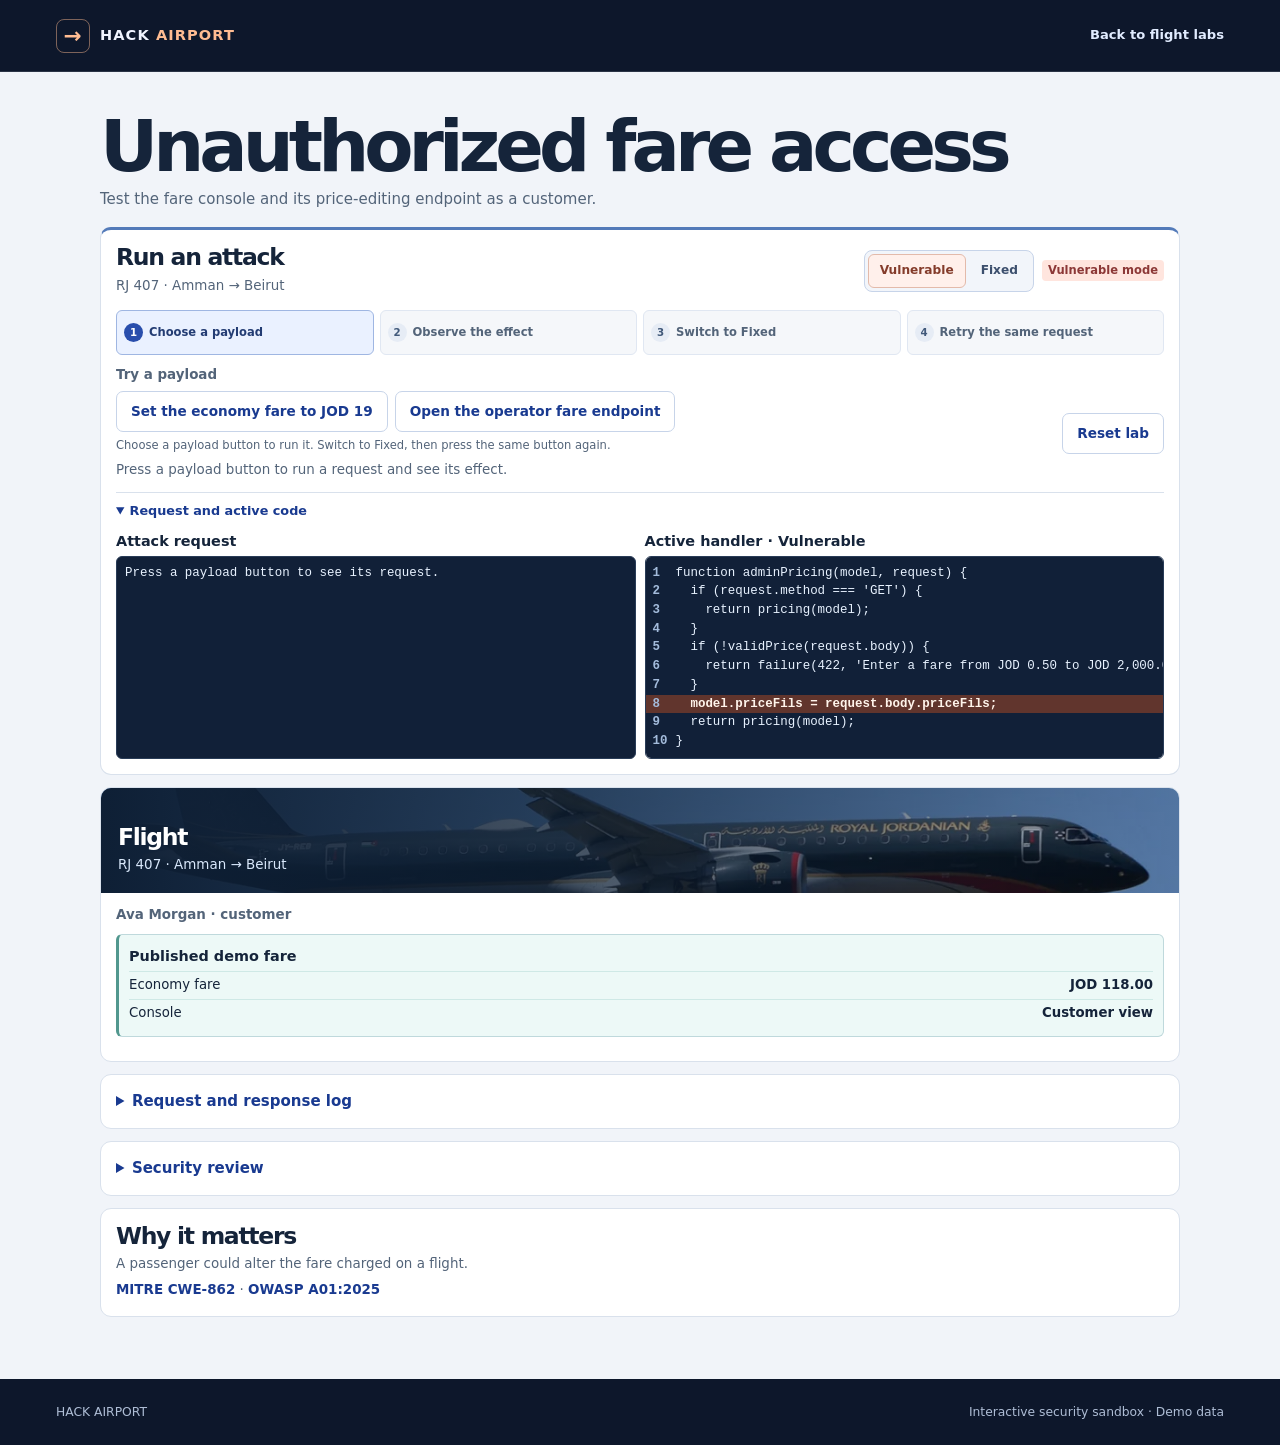
==== projects/hack-airport-lab/operations.html @ 0961309b "Add Hack Airport security lab project" ====
<!doctype html>
<html lang="en">
<head>
  <meta charset="utf-8">
  <meta name="viewport" content="width=device-width, initial-scale=1">
  <meta name="result-site" content="https://hack-airport-lab.chippersequoia4.chatgpt.site">
  <meta name="theme-color" content="#101315">
  <title>Flight operations | Hack Airport</title>
  <link rel="stylesheet" href="assets/airport.css">
  <script defer src="assets/flights.js"></script>
  <script defer src="assets/security.js"></script>
  <script defer src="assets/labs.js"></script>
</head>
<body data-lab="admin">
  <a class="skip" href="#main">Skip to content</a>
  <header class="topbar"><div class="container nav">
    <a href="index.html" class="brand" aria-label="Hack Airport home"><span class="brand-mark" aria-hidden="true">→</span><span>HACK <b>AIRPORT</b></span></a>
    <a class="lab-return" data-return href="index.html">Back to departures</a>
  </div></header>
  <main id="main" class="container lab-page">
    <section class="lab-title">
      <div><h1>Unauthorized fare access</h1><p>Test the fare console and its price-editing endpoint as a customer.</p></div>
    </section>
    <section class="lab-panel guided-lab" aria-labelledby="guided-title">
      <div class="guided-head">
        <div><h2 id="guided-title">Run an attack</h2><p id="guided-flight"></p></div>
        <div class="mode-controls">
          <div class="mode-switch" role="group" aria-label="Vulnerability mode">
            <button type="button" class="mode-choice" data-mode-select="vulnerable" aria-pressed="true">Vulnerable</button>
            <button type="button" class="mode-choice" data-mode-select="fixed" aria-pressed="false">Fixed</button>
          </div>
          <span id="mode-state" class="mode-badge" role="status">Vulnerable mode</span>
        </div>
      </div>
      <ol class="lab-steps" aria-label="Lab progress">
        <li aria-current="step"><span>1</span> Choose a payload</li>
        <li><span>2</span> Observe the effect</li>
        <li><span>3</span> Switch to Fixed</li>
        <li><span>4</span> Retry the same request</li>
      </ol>
      <div class="guided-controls">
        <div class="lab-field payload-field">
          <p id="attack-label" class="payload-label">Try a payload</p>
          <div id="attack-options" class="attack-options" role="group" aria-labelledby="attack-label"></div>
          <p class="payload-help">Choose a payload button to run it. Switch to Fixed, then press the same button again.</p>
        </div>
        <div class="lab-actions">
          <button type="button" class="button secondary" id="reset">Reset lab</button>
        </div>
      </div>
      <p id="attack-context" class="attack-context">Press a payload button to run a request and see its effect.</p>
      <div id="attack-result" class="attack-result" role="status" hidden><strong id="attack-verdict"></strong><span id="attack-message"></span></div>
      <div id="attack-effects" class="attack-effects" hidden>
        <div class="effect-card"><p id="effect-before-label">Before the request</p><strong id="effect-before-value"></strong><span id="effect-before-detail"></span></div>
        <div class="effect-card"><p id="effect-after-label">After the request</p><strong id="effect-after-value"></strong><span id="effect-after-detail"></span></div>
      </div>
      <section id="result-share" class="result-share" aria-labelledby="share-title" hidden>
        <div><h3 id="share-title">Result link</h3><p id="result-link-note"></p></div>
        <div class="lab-actions"><button type="button" id="copy-result" class="button secondary">Copy result link</button><a id="open-result" class="button secondary" href="index.html" target="_blank" rel="noopener">Open result →</a></div>
        <input id="result-url" aria-label="Result link" readonly><p id="copy-status" class="feedback" role="status"></p>
      </section>
      <details class="technical-workshop" open>
        <summary>Request and active code</summary>
        <div class="compare-columns guided-code">
          <div><h3>Attack request</h3><pre id="attack-code" class="request-text">Choose an attack to see the request.</pre></div>
          <div><h3 id="active-code-title">Active handler · Vulnerable</h3><pre class="code-view" id="active-code"></pre></div>
        </div>
      </details>
      <noscript><p>Enable JavaScript to run this lab.</p></noscript>
    </section>
    <section class="lab-panel lab-portal" aria-labelledby="portal-title">
      <div class="lab-portal-banner"><div><h2 id="portal-title">Flight</h2><p id="portal-flight"></p></div></div>
      <p class="lab-session" id="actor"></p>
      <div id="app-output" class="lab-receipt" aria-live="polite"></div>
      <form id="price-form" class="lab-field lab-inline" hidden>
          <label for="new-price">New ticket price in JOD</label>
          <div><input id="new-price" type="number" min="0.50" max="2000" step="0.001" required placeholder="e.g. 19.00"></div>
          <p>Press Enter to save the fare.</p>
        </form>
    </section>
    <details class="lab-panel lab-inspector manual-inspector">
      <summary>Request and response log</summary>
      <div class="compare-columns">
        <div><h3>Latest request</h3><pre id="request-line" class="request-text">No request sent.</pre></div>
        <div><h3>Latest response <span class="response-status" id="response-status"></span></h3><pre class="response-text" id="response">No request sent.</pre></div>
      </div>
      <details class="lab-hint"><summary>Request history</summary><ol id="request-history" class="lab-history"></ol></details>
    </details>
    <details class="lab-panel manual-review">
      <summary>Security review</summary>
      <p>The pricing route accepts requests from a customer session. The vulnerable handler omits an operator role check.</p>
      <p>CWE-862 · OWASP A01:2025</p>
      <div id="identity-tools" class="lab-field review-identity" hidden>
          <label for="demo-role">Demo session</label>
          <select id="demo-role">
            <option value="buyer">Ava Morgan · Customer</option>
            <option value="operator">Kit Ellis · Operator</option>
          </select>
        </div>
    </details>
    <section class="lab-panel lab-comparison" id="comparison" aria-labelledby="comparison-title" hidden>
      <h2 id="comparison-title">Same request, before and after</h2>
      <pre class="request-text" id="compare-request"></pre>
      <div class="compare-columns"><div><h3>Before fix <span id="before-status" class="response-status"></span></h3><pre class="response-text" id="before-response"></pre></div>
      <div><h3>After fix <span id="after-status" class="response-status"></span></h3><pre class="response-text" id="after-response"></pre></div></div>
    </section>
    <section class="lab-panel lab-notes"><h2>Why it matters</h2><p>A passenger could alter the fare charged on a flight.</p><p><a href="https://cwe.mitre.org/data/definitions/862.html">MITRE CWE-862</a> · <a href="https://top10.owasp.org/2025/A01_2025-Broken_Access_Control/">OWASP A01:2025</a></p></section>
  </main>
  <footer class="site-footer"><div class="container"><span>HACK AIRPORT</span><p>Interactive security sandbox · Demo data</p></div></footer>
  <noscript><p class="no-js">Enable JavaScript to run this lab.</p></noscript>
</body>
</html>
---- projects/hack-airport-lab/assets/airport.css ----
:root {
  color-scheme: light;
  --paper: #f1f4f9;
  --surface: #fff;
  --navy: #101c33;
  --navy-deep: #0d172b;
  --ink: #15243a;
  --muted: #536479;
  --line: #d9e1ec;
  --blue: #294eac;
  --blue-dark: #193a90;
  --blue-soft: #eaf0ff;
  --coral: #ffb788;
  --green: #177c76;
  --red: #a43f42;
  font-family: "Instrument Sans", "Inter", system-ui, sans-serif;
}
* { box-sizing: border-box }
[hidden] { display: none !important }
html { scroll-padding-top: 24px }
body { margin: 0; color: var(--ink); background: var(--paper); font-size: 15px; line-height: 1.53 }
h1,h2,h3,p,dl,dd { margin: 0 }
a { color: inherit; text-decoration: none }
button,input,select,textarea { font: inherit }
button { cursor: pointer }
button:disabled { cursor: not-allowed }
button,a,input,select,summary,textarea { -webkit-tap-highlight-color: transparent }
:focus-visible { outline: 3px solid #3065e6; outline-offset: 4px }
.container { width: min(1280px,calc(100% - 112px)); margin-inline: auto }
.skip { position: absolute; top: 6px; left: 12px; z-index: 20; padding: 8px 14px; color: var(--ink); background: white; transform: translateY(-160%) }
.skip:focus { transform: none }
.topbar { background: var(--navy-deep); color: #f0f4ff; border-bottom: 1px solid #ffffff20 }
.nav { display: flex; min-height: 71px; gap: 28px; align-items: center; justify-content: space-between }
.brand { display: inline-flex; align-items: center; flex-shrink: 0; gap: 10px; font-size: .91rem; font-weight: 550; letter-spacing: .075em }
.brand b { color: #ffbc92; font-weight: 800 }
.brand-mark { width: 34px; height: 34px; display: grid; place-items: center; border: 1px solid #ffbc9276; color: #ffbc92; border-radius: 8px; font-size: 1.35rem; line-height: 1 }
.nav nav { display: flex; gap: 23px; align-items: center; font-size: .88rem; font-weight: 600 }
.nav nav a:hover,.nav nav a[aria-current="page"] { color: #ffbc92 }
.nav-status { font-size: .78rem; white-space: nowrap; color: #b0bed7 }
.nav-status i,.board-label i { display: inline-block; width: 7px; height: 7px; margin-right: 5px; border-radius: 100%; background: #75cfb1; vertical-align: 1px }
.button { display: inline-flex; align-items: center; justify-content: center; gap: 9px; min-height: 42px; padding: 7px 14px; border: 1px solid transparent; border-radius: 7px; font-size: .85rem; font-weight: 750; line-height: 1.25; text-align: center; white-space: nowrap; transition: background .15s, border-color .15s, color .15s }
.button.primary { background: var(--blue); color: #fff }
.button.primary:hover:not(:disabled) { background: var(--blue-dark) }
.button.secondary { border-color: #c7d4e9; color: var(--blue-dark); background: #fff }
.button.secondary:hover:not(:disabled) { border-color: var(--blue); background: var(--blue-soft) }
.button:disabled { opacity: .5 }
.button.wide { width: 100% }
.terminal-hero { position: relative; isolation: isolate; overflow: hidden; background: var(--navy); color: white }
.hero-photo { position: absolute; inset: 0 0 0 30%; z-index: -1 }
.hero-photo::after { content: ''; position: absolute; inset: 0; background: linear-gradient(90deg,#101c33 0%,#101c33ad 16%,#101c331c 47%,transparent 79%),linear-gradient(0deg,#101c3390,transparent 44%) }
.terminal-image { width: 100%; height: 100%; display: block; object-fit: cover; object-position: center 50% }
.terminal-inner { position: relative; display: flex; align-items: center; min-height: 397px; padding-block: 53px 60px }
.terminal-copy { max-width: 560px }
.terminal-label { display: flex; gap: 9px; align-items: center; color: #f0c0a5; font-size: .75rem; font-weight: 750; letter-spacing: .135em; margin-bottom: 12px }
.terminal-copy h1 { letter-spacing: -.085em; font-weight: 730; font-size: clamp(3.8rem,8vw,7.3rem); line-height: .99; margin: 0 0 14px -5px }
.terminal-copy > p:not(.terminal-label) { max-width: 32ch; font-size: clamp(1rem,1.7vw,1.16rem); color: #e4ebf7 }
.terminal-copy .button { margin-top: 22px }
.terminal-copy .primary,.aircraft-cap .primary { background: #ffbd92; color: #1f2540; border-color: #ffbd92 }
.terminal-copy .primary:hover { background: #ffd0ae }
.hero-caption { position: absolute; right: 0; bottom: 20px; color: #fff; font-size: .75rem; font-weight: 650 }
.departures,.flight-main,.lab-page { padding-block: 38px 62px }
.section-heading { display: flex; justify-content: space-between; align-items: end; flex-wrap: wrap; gap: 13px; margin-bottom: 15px }
.section-heading h2,.lab-panel h2 { font-size: clamp(1.68rem,3.4vw,2.6rem); letter-spacing: -.055em; line-height: 1.09; font-weight: 750 }
.section-heading p { color: var(--muted); margin-top: 5px; font-size: .87rem }
.board-label { white-space: nowrap; color: var(--muted); font-size: .67rem; letter-spacing: .11em; font-weight: 800 }
.board-label i { background: #b2723f }
.board-controls { display: flex; gap: 10px; align-items: end; padding: 12px; background: #fff; border: 1px solid var(--line); border-radius: 11px }
.board-controls label,.control label { display: block; font-size: .74rem; font-weight: 650; color: var(--muted); margin-bottom: 4px }
.board-controls input,.board-controls select,.control select,.payment-fields input,.payment-fields select,.promo input,.lab-field input,.lab-field select,.lab-field textarea { width: 100%; min-width: 0; min-height: 42px; border: 1px solid #bbc9de; border-radius: 6px; padding: 7px 10px; color: var(--ink); background: #fcfdff }
.search-field { flex: 1 }
.board-controls select { min-width: 159px }
.flight-count { color: var(--muted); font-size: .77rem; margin: 13px 0 6px; min-height: 18px }
.flight-list { display: grid; gap: 7px }
.flight-row { display: grid; grid-template-columns: minmax(235px,1.08fr) minmax(275px,1.35fr) minmax(97px,.48fr) auto; align-items: center; gap: 21px; padding: 13px 14px; background: #fff; border: 1px solid var(--line); border-radius: 10px }
.flight-row:hover { border-color: #a8bbda }
.flight-identity { min-width: 0; display: flex; gap: 11px; align-items: center }
.flight-thumb { width: 75px; height: 54px; border-radius: 5px; object-fit: cover; background: #dbe8f6; flex: none }
.flight-identity strong,.flight-identity span,.flight-identity small,.board-price small,.board-price strong { display: block }
.flight-identity strong { font-size: 1rem; letter-spacing: -.013em }
.flight-identity span,.flight-identity small,.board-price small { font-size: .71rem; color: var(--muted) }
.flight-identity span { font-weight: 700 }
.board-route { display: grid; grid-template-columns: 1fr minmax(62px,.88fr) 1fr; align-items: center; gap: 10px }
.board-stop:last-child { text-align: right }
.board-stop strong { display: block; font-size: 1.42rem; line-height: 1.15; letter-spacing: -.04em; font-variant-numeric: tabular-nums }
.board-stop span { color: #3e5372; font-size: .72rem; white-space: nowrap }
.route-track { display: grid; text-align: center; align-items: center; gap: 3px; color: #546784; font-size: .69rem; white-space: nowrap }
.track-line { position: relative; display: block; height: 1px; background: #bfcee5; margin: 2px 0; width: 100% }
.track-line::after { content: ''; position: absolute; width: 6px; height: 6px; right: 0; top: -3px; border-top: 1px solid #8ca8ce; border-right: 1px solid #8ca8ce; transform: rotate(45deg) }
.board-price { text-align: right }
.board-price strong { font-size: 1.05rem; color: var(--blue-dark); white-space: nowrap }
.empty { border: 1px solid var(--line); border-radius: 8px; padding: 22px; background: #fff; color: var(--muted) }
.site-footer { color: #aebdd5; background: var(--navy-deep); font-size: .77rem }
.site-footer .container { display: flex; align-items: center; justify-content: space-between; flex-wrap: wrap; gap: 12px; padding-block: 24px }
.site-footer a { color: #f1d4bd; font-weight: 800; letter-spacing: .09em }
.back-link { display: inline-block; color: var(--blue-dark); font-size: .83rem; font-weight: 750; margin-bottom: 15px }
.flight-main { padding-top: 25px }
.itinerary { display: flex; justify-content: space-between; align-items: end; gap: 24px; flex-wrap: wrap; margin-bottom: 20px }
.itinerary-title > p { color: var(--blue-dark); font-size: .82rem; font-weight: 800; margin-bottom: 7px }
.itinerary-title h1,.lab-title h1 { font-size: clamp(2.4rem,5.6vw,5.15rem); letter-spacing: -.069em; line-height: 1.02 }
.itinerary-data { display: flex; gap: 21px; flex-wrap: wrap }
.itinerary-data dt,.fare-lines dt { color: var(--muted); font-size: .75rem }
.itinerary-data dd { font-size: 1.06rem; font-weight: 800; letter-spacing: -.02em }
.itinerary-data small { display: block; color: var(--muted); font-size: .7rem }
.aircraft-photo { position: relative; display: block; width: 100%; padding: 0; text-align: start; border: 1px solid #ccd6e5; border-radius: 14px; background: #b6c9df; overflow: hidden; isolation: isolate }
.aircraft-photo img { display: block; width: 100%; height: clamp(272px,40vw,513px); object-fit: cover; object-position: 50% 48%; transition: transform .3s }
.aircraft-photo:hover img { transform: scale(1.025) }
.aircraft-photo::after { content: ''; position: absolute; inset: 30% 0 0; background: linear-gradient(0deg,#07162bd9,transparent); pointer-events: none }
.aircraft-cap { position: absolute; bottom: 0; inset-inline: 0; z-index: 1; display: flex; justify-content: space-between; align-items: end; gap: 12px; padding: 22px; color: white }
.aircraft-cap strong { display: block; font-size: clamp(1.28rem,3.15vw,2.7rem); line-height: 1.03; letter-spacing: -.05em }
.aircraft-cap small { display: block; color: #e0ebfd; margin-top: 4px }
.aircraft-credits { display: flex; justify-content: space-between; flex-wrap: wrap; gap: 8px; color: var(--muted); font-size: .74rem; padding: 7px 2px 0 }
.aircraft-credits a,.source-link,.flight-sources a { color: var(--blue-dark); text-decoration: underline; text-underline-offset: 2px }
.cabin-section,.trips-section { margin-top: 32px }
.cabin-grid { display: grid; grid-template-columns: minmax(0,1fr) minmax(245px,294px); gap: 14px; align-items: start }
.cabin-panel,.booking-summary,.flight-sources,.lab-panel,.trip-card { border: 1px solid var(--line); border-radius: 11px; background: #fff; min-width: 0 }
.cabin-panel { overflow: hidden }
.cabin-toolbar { display: flex; flex-wrap: wrap; align-items: end; justify-content: space-between; gap: 10px; padding: 11px 13px; border-bottom: 1px solid var(--line) }
.control select { min-height: 36px; padding: 5px 9px; font-size: .81rem }
.view-switch,.camera-bar { display: flex; gap: 5px; flex-wrap: wrap }
.view-switch button,.camera-bar button { border: 1px solid #d1deef; background: #fff; color: #36567e; font-size: .76rem; font-weight: 700; min-height: 34px; border-radius: 5px; padding: 5px 8px }
.view-switch button[aria-pressed="true"],.camera-bar button[aria-pressed="true"] { border-color: #90a8d5; color: var(--blue-dark); background: var(--blue-soft) }
.camera-bar button:disabled { opacity: .5 }
.camera-bar { padding: 7px 12px; background: #eff4fb; border-top: 1px solid var(--line) }
.seat-legend { display: flex; align-items: center; flex-wrap: wrap; gap: 8px 13px; padding: 8px 13px; color: var(--muted); font-size: .71rem }
.seat-legend strong { margin-left: auto; color: var(--ink) }
.seat-legend i { display: inline-block; width: 10px; height: 10px; border-radius: 3px; margin-right: 2px }
.seat-legend .available { background: #3cb7aa }
.seat-legend .booked { background: #9aa8bb }
.seat-legend .selected { background: #f2a56b }
.cabin-viewport { position: relative; height: clamp(455px,52vw,584px); overflow: hidden; background: #102339 }
.cabin-viewport canvas,#hotspots { position: absolute; width: 100%; height: 100%; inset: 0 }
#hotspots { pointer-events: none }
.hot-seat { position: absolute; transform: translate(-50%,-50%); pointer-events: auto; min-width: 14px; min-height: 13px; padding: 0 1px; border: 1px solid #051d27; border-radius: 3px; color: #062520; background: #a7e9d7; font: 750 .58rem/1 ui-monospace,monospace; box-shadow: 0 1px 4px #08171966 }
.hot-seat:hover:not(:disabled) { background: #eefbf7 }
.hot-seat.booked { color: #f4f7fc; border-color: #465971; background: #556781; opacity: .8; pointer-events: none }
.hot-seat.selected { background: #ffc795; color: #401e10; border-color: #763c22 }
.camera-caption { position: absolute; pointer-events: none; top: 8px; right: 9px; color: #edf6ff; padding: 3px 6px; background: #0b172ad9; border: 1px solid #9aaec363; border-radius: 4px; font-size: .71rem }
.cabin-paging { display: flex; align-items: center; justify-content: space-between; gap: 6px; padding: 8px 10px; border-top: 1px solid var(--line); color: var(--muted); font-size: .73rem; text-align: center }
.cabin-paging .button { min-height: 33px; font-size: .73rem; padding: 4px 7px }
.flat-cabin { padding: 14px 10px; max-height: 620px; overflow: auto; background: #eaf0f7 }
.flat-header { display: block; width: fit-content; margin: 2px auto 9px; padding: 4px 10px; border: 1px solid #9eb0c8; border-radius: 7px 7px 3px 3px; background: #d7e2f0; color: #405a7b; font-size: .72rem }
.flat-row { display: grid; grid-template-columns: 22px repeat(var(--cols), minmax(16px,31px)); gap: 3px; justify-content: center; align-items: center; margin-bottom: 4px; font-size: .7rem; color: #465773 }
.flat-row button { min-width: 0; min-height: 25px; padding: 0; font-size: .61rem; border: 1px solid #80bcb1; background: #d8f1ea; color: #0c504a; border-radius: 4px; font-weight: 750 }
.flat-row button:disabled { background: #d3dce9; border-color: #b2bfcf; color: #4e5d73 }
.flat-row button.selected { border-color: #cc874e; background: #ffdfbd; color: #603619 }
.flat-row button:hover:not(:disabled) { border-color: #155d53 }
.flat-class { width: min(100%,360px); margin: 11px auto 8px; padding: 3px 5px; color: #3d5476; border-bottom: 1px solid #b7c6db; font-size: .73rem; font-weight: 775; text-align: center }
.booking-summary { padding: 16px; position: sticky; top: 10px }
.seat-location { padding: 8px; background: #e8f1fb; color: #2e527a; border-radius: 5px; font-size: .71rem; font-weight: 800; letter-spacing: .07em; margin-bottom: 12px }
.booking-summary h3 { font-size: 1.43rem; letter-spacing: -.04em }
.booking-summary > p:not(.seat-location) { margin-top: 4px; font-size: .81rem; color: var(--muted) }
.booking-summary .button { margin-top: 13px }
.fare-lines { margin-top: 11px }
.fare-lines div { display: flex; justify-content: space-between; gap: 8px; align-items: baseline; padding: 5px 0; border-top: 1px solid var(--line) }
.fare-lines dd { font-weight: 750; text-align: right }
.trip-list { display: grid; gap: 7px }
.trip-card { display: flex; flex-wrap: wrap; gap: 12px; justify-content: space-between; padding: 12px 15px }
.trip-card p { color: var(--muted); font-size: .76rem }
.trip-card strong,.trip-card a { font-size: .9rem; font-weight: 750 }
.trip-card a { color: var(--blue-dark) }
.flight-sources { margin-top: 22px; padding: 12px; font-size: .81rem; color: var(--muted) }
.flight-sources summary { cursor: pointer; font-weight: 700; color: var(--ink) }
.flight-sources p { margin-block: 7px }
.payment-dialog { width: min(94%,515px); max-height: 92vh; overflow: auto; color: var(--ink); background: var(--surface); border: 1px solid #aabbd7; border-radius: 12px; padding: 19px }
.payment-dialog::backdrop { background: #09162cbd }
.dialog-head { display: flex; align-items: start; justify-content: space-between; gap: 7px; margin-bottom: 14px }
.dialog-head h2 { font-size: 1.6rem; letter-spacing: -.04em }
.dialog-head p { color: var(--muted); font-size: .84rem }
.dialog-head .button { min-height: 33px; padding: 5px 10px; font-size: 1rem }
.payment-fields { display: grid; grid-template-columns: 1fr 1fr; gap: 8px }
.payment-fields label,.promo label,.lab-field label { display: grid; gap: 3px; font-size: .75rem; font-weight: 750; color: var(--muted) }
.promo { margin-top: 11px }
.promo div { display: flex; gap: 5px; margin-top: 4px }
.checkout-total { display: flex; justify-content: space-between; align-items: center; border-top: 1px solid var(--line); padding: 9px 0; margin-top: 9px }
.checkout-total strong { font-size: 1.25rem; color: var(--blue-dark) }
.feedback { font-size: .81rem; margin-top: 4px; color: var(--green) }
.feedback[data-error="true"] { color: var(--red) }
.feedback:empty { display: none }
.lab-page { max-width: 1080px }
.lab-title { margin-bottom: 16px }
.lab-title p { color: var(--muted); margin-top: 5px }
.lab-panel { padding: 15px }
.lab-portal { overflow: hidden }
.lab-inspector,.manual-review,.lab-comparison,.lab-code,.lab-notes { margin-top: 12px }
.lab-panel h2 { font-size: 1.47rem; margin-bottom: 5px }
.lab-panel h3 { font-size: .9rem; margin-bottom: 4px }
.lab-panel p { color: var(--muted); font-size: .84rem }
.lab-portal-banner { display: grid; align-items: end; min-height: 105px; margin: -15px -15px 12px; padding: 17px; color: white; background: linear-gradient(90deg,#0e1f35 0%,#0d1f35c6 42%,#101c3354),var(--lab-still) center 43%/cover }
.lab-portal-banner p { color: #d9e8fb }
.lab-session { font-size: .8rem; font-weight: 700 }
.lab-receipt { padding: 10px; margin: 9px 0; border: 1px solid #bfd9dc; border-left: 3px solid #51978e; border-radius: 6px; background: #edf9f7 }
.lab-receipt dl div { display: flex; justify-content: space-between; gap: 8px; padding: 3px 0; border-top: 1px solid #cfe9e6; font-size: .83rem }
.lab-receipt dd { font-weight: 750; text-align: right }
.lab-field { display: grid; gap: 5px; max-width: 380px }
.request-console .lab-field { max-width: none; margin-top: 7px }
.lab-field textarea { font: .85rem/1.5 ui-monospace,monospace; resize: vertical }
.compare-columns,.lab-code { display: grid; grid-template-columns: repeat(2,minmax(0,1fr)); gap: 9px }
.lab-inspector .compare-columns { margin: 9px 0 }
.lab-modebar,.lab-actions { display: flex; align-items: center; flex-wrap: wrap; gap: 6px }
.lab-modebar { justify-content: space-between; margin: 8px 0 }
.mode-badge,.response-status:not(:empty) { display: inline-block; padding: 2px 6px; border-radius: 4px; font-size: .72rem; background: #dcefe9; color: #124e48; font-weight: 750 }
.mode-badge:not(.is-fixed),.response-status[data-error="true"] { background: #ffe5de; color: #8c3837 }
.request-text,.response-text,.code-view { min-height: 37px; padding: 7px 8px; border: 1px solid #293c57; border-radius: 6px; background: #112038; color: #e8f2ff; white-space: pre-wrap; overflow-wrap: anywhere; font: .78rem/1.5 ui-monospace,monospace; margin: 0 }
.code-view { white-space: pre; overflow: auto; padding-inline: 0 }
.code-line { display: block; padding-inline: 7px }
.code-line strong { display: inline-block; min-width: 2.4ch; color: #a3bbdb; margin-right: 5px }
#vulnerable-code .highlight-line { background: #60372c; color: #fff2e9 }
#fixed-code .highlight-line { background: #1e574b; color: #ecfaf6 }
.lab-code p,.lab-notes p,.manual-review p { margin-top: 5px }
.lab-notes a,.lab-panel summary { color: var(--blue-dark); cursor: pointer; font-weight: 750 }
.lab-history { color: var(--muted); font-size: .8rem; margin-block: 3px }
.lab-comparison .request-text { margin-bottom: 7px }
@media(max-width:1050px) {
  .container { width: calc(100% - 54px) }
  .flight-row { gap: 10px; grid-template-columns: minmax(161px,.9fr) minmax(244px,1.4fr) minmax(77px,.4fr) auto }
  .flight-thumb { width: 53px; height: 42px }
}
@media(max-width:780px) {
  .hero-photo { left: 18%; opacity: .74 }
  .hero-photo::after { background: linear-gradient(90deg,#101c33,#101c3390 40%,#101c331d 84%),linear-gradient(0deg,#101c338c,transparent 50%) }
  .terminal-inner { min-height: 335px }
  .flight-row { grid-template-columns: 1fr 1fr; row-gap: 10px }
  .flight-identity { grid-column: 1 }
  .board-price { grid-row: 1; grid-column: 2 }
  .board-route { grid-column: 1 / -1; grid-row: 2; border-top: 1px solid var(--line); padding-top: 8px }
  .flight-select { grid-column: 1 / -1; justify-self: end }
  .cabin-grid { grid-template-columns: 1fr }
  .booking-summary { position: static }
}
@media(max-width:520px) {
  .container { width: calc(100% - 24px) }
  .nav { min-height: 58px; gap: 8px }
  .nav nav { gap: 9px; font-size: .76rem }
  .nav-status { display: none }
  .terminal-copy h1 { font-size: 3.53rem; margin-left: -2px }
  .terminal-copy > p:not(.terminal-label) { max-width: 25ch }
  .terminal-inner { min-height: 313px; padding-block: 35px 47px }
  .hero-photo { left: 0; opacity: .59 }
  .hero-caption { bottom: 8px }
  .departures,.flight-main,.lab-page { padding-block: 23px 35px }
  .board-controls { flex-wrap: wrap }
  .search-field { flex-basis: 100% }
  .aircraft-cap { padding: 12px; align-items: start; flex-direction: column }
  .aircraft-cap .button { min-height: 35px }
  .cabin-viewport { height: 432px }
  .seat-legend strong { flex-basis: 100%; margin-left: 0 }
  .payment-fields,.lab-code,.compare-columns { grid-template-columns: 1fr }
}
@media(prefers-reduced-motion:reduce) {
  *,*::before,*::after { transition: none !important; scroll-behavior: auto !important }
}

/* Flight detail and aircraft-wide seat map */
.flight-page .itinerary { margin-bottom: 14px; gap: 15px 25px }
.flight-page .itinerary-title h1 { font-size: clamp(2rem,5vw,4.3rem) }
.flight-page .cabin-section { margin-top: 21px }
.compact-aircraft { display: grid; grid-template-columns: minmax(120px,208px) minmax(155px,1fr) auto; align-items: center; gap: 13px 16px; padding: 8px; border: 1px solid #d2dceb; border-radius: 12px; background: #fff }
.compact-aircraft > img { display: block; width: 100%; height: 91px; object-fit: cover; object-position: center 49%; border-radius: 7px; background: #cbdcec }
.compact-aircraft-info h2 { color: var(--ink); font-size: clamp(1rem,2.2vw,1.44rem); letter-spacing: -.04em; line-height: 1.17 }
.compact-aircraft-info p,.compact-aircraft-info a { color: var(--muted); font-size: .76rem }
.compact-aircraft-info a { display: inline-block; color: var(--blue-dark); text-decoration: underline; margin-top: 2px; text-underline-offset: 2px }
.aircraft-inventory { display: grid; grid-template-columns: repeat(3,minmax(78px,1fr)); gap: 6px; padding-right: 3px }
.aircraft-inventory > div { min-width: 0; padding: 9px 11px; border: 1px solid #d4e2e6; border-radius: 7px; color: #175f53; background: #eef9f4 }
.aircraft-inventory > div:nth-child(2) { border-color: #e6d4a2; color: #74521e; background: #fcf4e1 }
.aircraft-inventory > div:nth-child(3) { border-color: #d5dfea; color: #43546c; background: #f1f4f9 }
.aircraft-inventory dd { font-size: 1.22rem; font-weight: 800; line-height: 1.15; font-variant-numeric: tabular-nums }
.aircraft-inventory dt { white-space: nowrap; font-size: .69rem }
.card-availability { color: #146957 !important; font-weight: 750 }
.flight-page .cabin-toolbar { align-items: center; padding-top: 9px; padding-bottom: 9px }
.deck-links { display: flex; gap: 6px; align-items: center; flex-wrap: wrap; font-size: .76rem; color: #547090 }
.deck-links a,.deck-links span { padding: 3px 7px; border: 1px solid #c6d5e6; border-radius: 5px; background: #f4f8fc; font-weight: 700 }
.deck-links a:hover { background: #e6effd; color: var(--blue-dark) }
.seat-legend .vip { background: #c79a51 }
.whole-cabin { overflow: auto; max-height: min(78vh,835px); min-height: 495px; border-top: 1px solid var(--line); background: linear-gradient(90deg,#e6edf4,#f1f5f8 38%,#edf2f7 66%,#e6edf4); scrollbar-color: #91a8c2 #e5edf5; scrollbar-width: thin; scroll-padding-top: 41px }
.full-deck + .full-deck { border-top: 2px solid #bfcfe0 }
.deck-header { position: sticky; top: 0; z-index: 2; display: flex; align-items: center; justify-content: space-between; gap: 10px; padding: 8px 12px; border-bottom: 1px solid #c5d4e3; background: #f0f5faf5; color: #365475 }
.deck-header h3 { font-size: .88rem; color: var(--ink) }
.deck-header span { font-size: .73rem; color: #176b5d; font-weight: 750 }
.deck-stage { position: relative; width: 100%; min-height: 153px; isolation: isolate }
.deck-canvas,.deck-seat-layer { position: absolute; display: block; width: 100%; height: 100%; inset: 0 }
.deck-seat-layer { pointer-events: none }
.deck-seat { position: absolute; transform: translate(-50%,-50%); height: 18px; padding: 0 1px; pointer-events: auto; border: 1px solid #4f9987; border-radius: 3px; background: #a9ebd9; color: #0f3933; font: 800 .57rem/1 ui-monospace,monospace; text-align: center }
.deck-seat:hover:not(:disabled),.deck-seat:focus-visible { background: white; color: #074b3e; z-index: 1 }
.deck-seat.booked { border-color: #566780; color: #e6edf8; background: #5f7087 }
.deck-seat.vip-seat:not(.booked):not(.selected),.hot-seat.vip-seat:not(.booked):not(.selected),.flat-row button.vip-seat:not(:disabled):not(.selected) { color: #482f10; background: #f2d8a4; border-color: #ac7d3c }
.deck-seat.selected { background: #ffc38e; border-color: #8a491f; color: #502710 }
.seat-tools { display: grid; gap: 9px; position: sticky; top: 10px; min-width: 0 }
.seat-tools .booking-summary { position: static }
#preview-seat { margin-top: 11px }
#continue-booking { margin-top: 6px }
.vip-location { background: #f7edda; color: #7b5521 }
.cabin-classes,.inside-photo { min-width: 0; border: 1px solid var(--line); border-radius: 9px; background: #fff }
.cabin-classes { padding: 10px 12px }
.cabin-classes h3 { font-size: .9rem; margin-bottom: 3px }
.class-item { display: flex; flex-wrap: wrap; justify-content: space-between; align-items: center; gap: 5px; border-top: 1px solid #edf1f5; padding: 4px 0; font-size: .73rem; color: #566e8a }
.class-item strong { color: #344c6c; font-weight: 750 }
.vip-label { display: inline-block; margin-left: 5px; color: #714c18; background: #f7e9c9; border: 1px solid #e4cf99; padding: 0 4px; border-radius: 3px; font-size: .61rem; line-height: 1.5; font-weight: 800 }
.inside-photo { margin: 0; overflow: hidden }
.inside-photo img { display: block; width: 100%; height: 139px; object-fit: cover; object-position: center; background: #e4eef8 }
.inside-photo figcaption { padding: 6px 8px; color: var(--muted); font-size: .67rem }
.inside-photo figcaption a { display: block; color: var(--blue-dark); text-decoration: underline; text-underline-offset: 2px }
@media(max-width:920px) {
  .compact-aircraft { grid-template-columns: minmax(125px,158px) minmax(150px,1fr) auto }
  .aircraft-inventory { grid-template-columns: repeat(3,minmax(62px,1fr)) }
  .aircraft-inventory > div { padding-inline: 6px }
}
@media(max-width:780px) {
  .seat-tools { position: static; grid-template-columns: minmax(245px,1fr) minmax(190px,1fr); align-items: start }
  .seat-tools .booking-summary { grid-row: span 2 }
  .inside-photo img { height: 113px }
  .whole-cabin { max-height: 69vh; min-height: 400px }
}
@media(max-width:620px) {
  .compact-aircraft { grid-template-columns: minmax(100px,170px) minmax(115px,1fr); gap: 7px 10px }
  .compact-aircraft > img { height: 73px }
  .aircraft-inventory { grid-column: 1 / -1; padding-right: 0 }
  .aircraft-inventory > div { padding: 5px 7px }
  .flight-page .itinerary-data { gap: 8px 16px }
  .flight-page .itinerary-data small { word-break: normal }
}
@media(max-width:520px) {
  .seat-tools { grid-template-columns: minmax(0,1fr) }
  .seat-tools .booking-summary { grid-row: auto }
  .whole-cabin { max-height: 66vh; min-height: 335px }
  .deck-seat { height: 16px; font-size: .56rem }
}
.whole-cabin.is-fit { display: grid; grid-auto-flow: column; grid-auto-columns: minmax(0,1fr); min-height: 0; max-height: none; }
.whole-cabin.is-fit .full-deck + .full-deck { border-top: 0; border-left: 1px solid #c5d4e3 }
.whole-cabin.is-fit .deck-header { position: static; align-items: start; flex-wrap: wrap; gap: 1px 5px }
.whole-cabin.is-fit .deck-seat-layer { display: none }
@media(max-width:430px) {
  .whole-cabin.is-fit .deck-header { padding-inline: 7px }
  .view-switch button { padding-inline: 5px }
}

.flight-labs { margin-top: 33px; scroll-margin-top: 20px }
.flight-lab-grid { display: grid; grid-template-columns: repeat(3,minmax(0,1fr)); gap: 9px }
.flight-lab-grid article { display: grid; grid-template-rows: auto 1fr auto; gap: 5px; min-width: 0; padding: 14px; border: 1px solid var(--line); border-top: 3px solid #738fc8; border-radius: 8px; background: #fff }
.flight-lab-grid h3 { color: var(--ink); font-size: .95rem }
.flight-lab-grid p { color: var(--muted); font-size: .82rem }
.flight-lab-grid .button { justify-self: start; margin-top: 5px }
.guided-lab { margin-bottom: 12px; border-top: 3px solid #7898cf }
.guided-head,.guided-controls { display: flex; flex-wrap: wrap; justify-content: space-between; gap: 8px 15px; align-items: center }
.guided-controls { align-items: end; margin: 10px 0 6px }
.guided-controls .lab-field { flex-basis: min(100%,620px); max-width: none }
.guided-controls .button { min-height: 41px }
.mode-controls { display: flex; align-items: center; flex-wrap: wrap; gap: 8px }
.mode-switch { display: inline-flex; padding: 3px; gap: 3px; border: 1px solid #c7d4e9; border-radius: 8px; background: #f2f5fa }
.mode-choice { min-height: 34px; padding: 6px 11px; border: 1px solid transparent; border-radius: 6px; color: #3c4f6d; background: transparent; font: inherit; font-size: .76rem; font-weight: 750; cursor: pointer }
.mode-choice[aria-pressed="true"][data-mode-select="vulnerable"] { border-color: #e3baaa; color: #843c2b; background: #fff0eb }
.mode-choice[aria-pressed="true"][data-mode-select="fixed"] { border-color: #9dcdbb; color: #185545; background: #e7f6ef }
.payload-label { margin: 0; font-size: .75rem; font-weight: 750; color: var(--muted) }
.attack-options { display: flex; flex-wrap: wrap; gap: 7px }
.payload-button { min-height: 41px; white-space: normal; text-align: left }
.payload-button.is-selected { border-color: var(--blue); color: #fff; background: var(--blue) }
.payload-help { margin: 0; font-size: .72rem !important }
.attack-context:not(:empty) { margin: 6px 0 8px }
.guided-code { margin-top: 9px }
.guided-code .request-text,.guided-code .code-view { min-height: 112px; flex: 1; align-content: start }
.guided-code > div { display: flex; flex-direction: column; min-width: 0 }
.guided-code .highlight-line { background: #61352d; color: #fff4eb; font-weight: 750 }
.guided-code [data-mode="fixed"] .highlight-line { background: #205849; color: #eafbf2 }
.attack-result { display: flex; gap: 4px 10px; flex-wrap: wrap; align-items: baseline; margin-top: 11px; padding: 7px 10px; border: 1px solid #e2b581; border-radius: 6px; color: #653a19; background: #fff3e3; font-size: .82rem }
.attack-result[data-outcome="blocked"] { border-color: #90cab7; color: #185545; background: #e7f6ef }
.attack-result[data-outcome="unexpected"] { border-color: #d1dcea; color: var(--muted); background: #f5f8fb }
@media(max-width:780px) { .flight-lab-grid { grid-template-columns: 1fr } }

.lab-return { color: #e1ecff; font-size: .82rem; font-weight: 700 }
.lab-return:hover { text-decoration: underline }
.lab-steps { display: grid; grid-template-columns: repeat(4,minmax(0,1fr)); gap: 6px; margin: 14px 0 0; padding: 0; list-style: none }
.lab-steps li { display: flex; align-items: center; gap: 6px; min-height: 45px; padding: 5px 7px; border: 1px solid #e0e7f2; border-radius: 6px; background: #f5f7fa; color: #536479; font-size: .72rem; font-weight: 650 }
.lab-steps li span { flex: none; display: grid; place-items: center; width: 19px; height: 19px; border-radius: 50%; background: #e6ecf5; color: #41597a; font-size: .64rem; font-weight: 800 }
.lab-steps li[aria-current="step"] { border-color: #9fb6e2; background: #eaf1ff; color: #233c73 }
.lab-steps li[aria-current="step"] span { background: #294eac; color: #fff }
.lab-steps li.is-done { border-color: #d3e7df; background: #edf6f2; color: #285648 }
.lab-steps li.is-done span { background: #cfe8df; color: #205446 }
.attack-effects { display: grid; grid-template-columns: repeat(2,minmax(0,1fr)); gap: 7px; margin-top: 8px }
.effect-card { display: flex; flex-direction: column; gap: 4px; min-width: 0; padding: 8px 11px; border: 1px solid #dfe6ef; border-radius: 7px; background: #f6f8fb }
.effect-card:last-child { border-color: #e7d3ae; background: #fff6e7 }
.attack-effects[data-outcome="blocked"] .effect-card:last-child { border-color: #bcdccf; background: #eaf7ef }
.effect-card p { font-size: .68rem; font-weight: 750; color: #516680 }
.effect-card strong { color: var(--navy); font-size: clamp(.99rem,2vw,1.31rem); line-height: 1.15; overflow-wrap: anywhere }
.effect-card span { color: #4b5d73; font-size: .73rem }
.result-share { display: grid; grid-template-columns: 1fr auto; gap: 5px 10px; align-items: center; margin-top: 9px; padding: 8px 10px; border: 1px solid #cdd9ec; border-radius: 7px; background: #f3f7fe }
.result-share h3 { margin-bottom: 0 }
.result-share p { font-size: .72rem }
.result-share input { grid-column: 1/-1; min-width: 0; padding: 6px 7px; border: 1px solid #bfcee5; border-radius: 5px; color: #213e71; background: #fff; font: .73rem/1.35 ui-monospace,monospace }
.result-share .button { min-height: 34px; padding: 6px 9px; font-size: .74rem }
.result-share .feedback { grid-column: 1/-1; margin: 0 }
.technical-workshop { margin-top: 11px; border-top: 1px solid var(--line); padding-top: 8px }
.technical-workshop summary { font-size: .8rem }
.guided-lab { border-top-color: #537ab9 }
@media(max-width:640px) {
  .lab-steps { grid-template-columns: repeat(2,minmax(0,1fr)) }
  .result-share { grid-template-columns: 1fr }
}
@media(max-width:390px) {
  .attack-effects { grid-template-columns: 1fr }
}
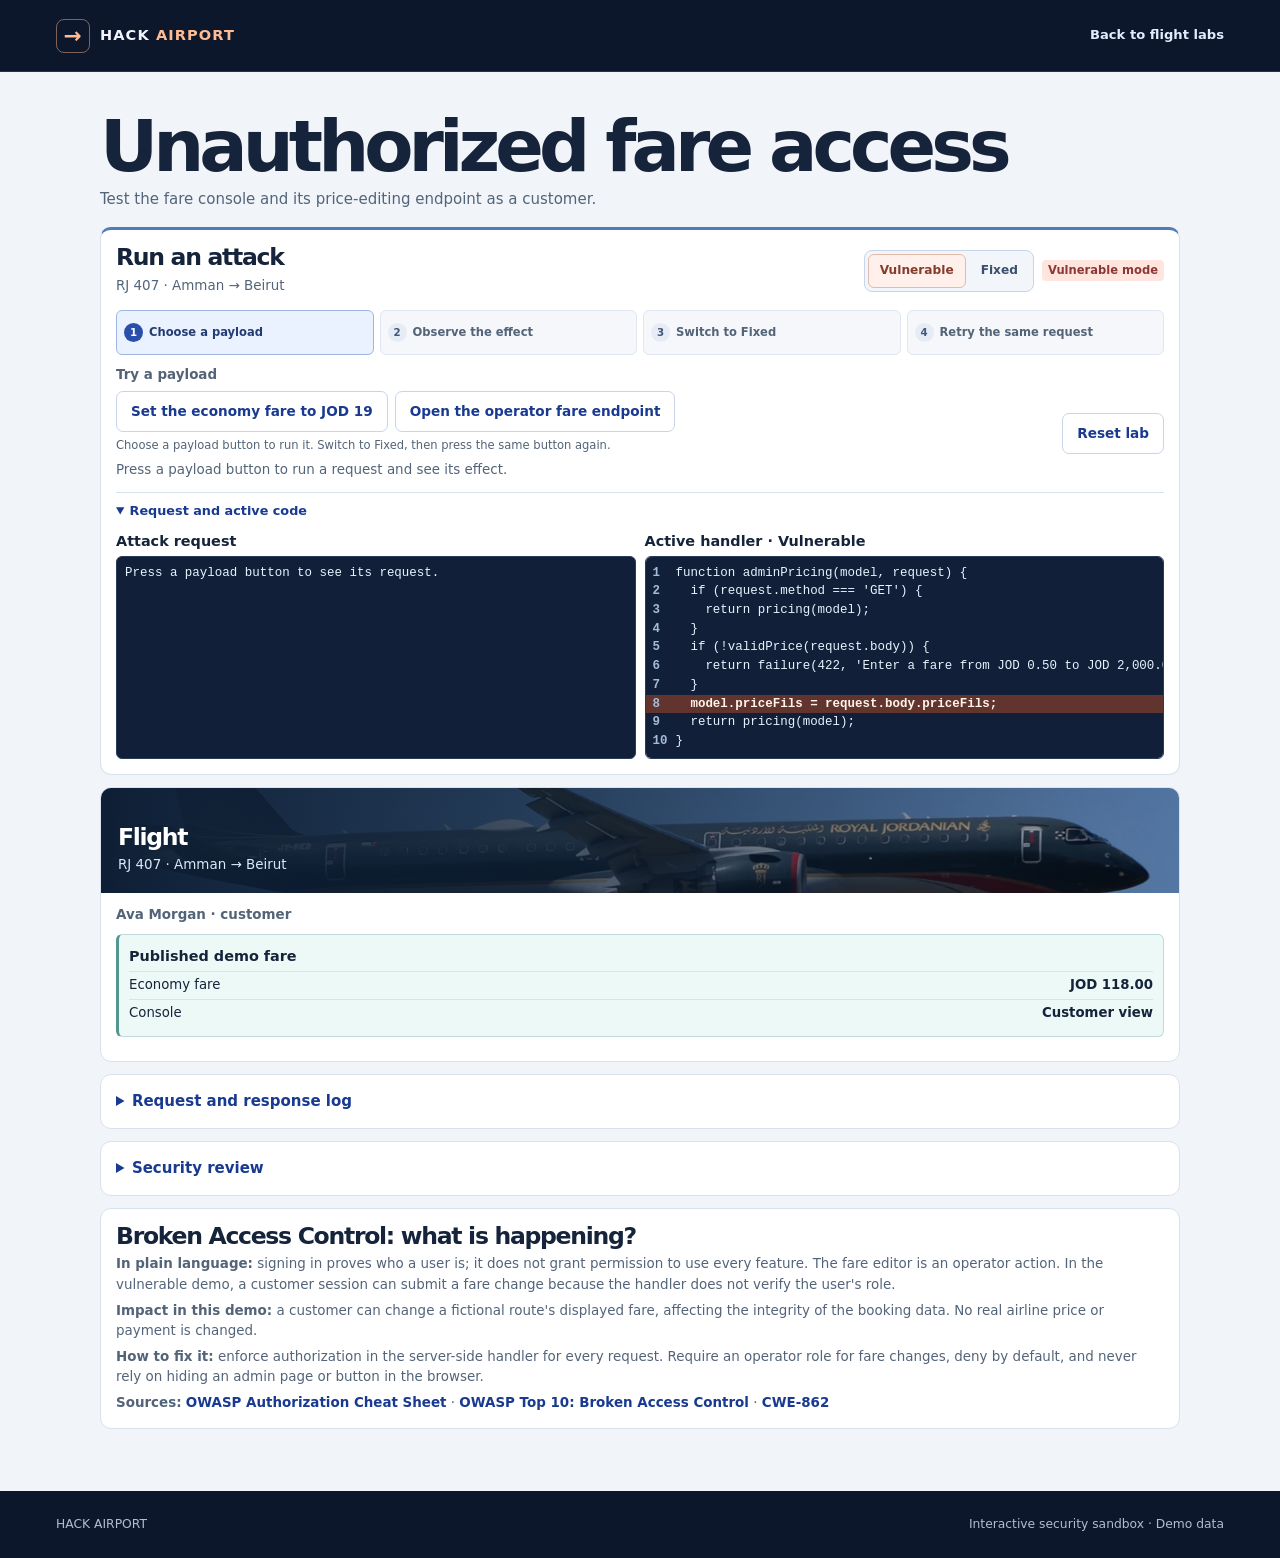
==== commit f4964fb6: "Add vulnerability references and GitHub Pages deployment" ====
--- a/projects/hack-airport-lab/operations.html
+++ b/projects/hack-airport-lab/operations.html
@@ -3,7 +3,7 @@
 <head>
   <meta charset="utf-8">
   <meta name="viewport" content="width=device-width, initial-scale=1">
-  <meta name="result-site" content="https://hack-airport-lab.chippersequoia4.chatgpt.site">
+  <meta name="result-site" content="https://osamaalsmadi.github.io/osamaalsmadi/">
   <meta name="theme-color" content="#101315">
   <title>Flight operations | Hack Airport</title>
   <link rel="stylesheet" href="assets/airport.css">
@@ -104,7 +104,12 @@
       <div class="compare-columns"><div><h3>Before fix <span id="before-status" class="response-status"></span></h3><pre class="response-text" id="before-response"></pre></div>
       <div><h3>After fix <span id="after-status" class="response-status"></span></h3><pre class="response-text" id="after-response"></pre></div></div>
     </section>
-    <section class="lab-panel lab-notes"><h2>Why it matters</h2><p>A passenger could alter the fare charged on a flight.</p><p><a href="https://cwe.mitre.org/data/definitions/862.html">MITRE CWE-862</a> · <a href="https://top10.owasp.org/2025/A01_2025-Broken_Access_Control/">OWASP A01:2025</a></p></section>
+    <section class="lab-panel lab-notes"><h2>Broken Access Control: what is happening?</h2>
+      <p><strong>In plain language:</strong> signing in proves who a user is; it does not grant permission to use every feature. The fare editor is an operator action. In the vulnerable demo, a customer session can submit a fare change because the handler does not verify the user's role.</p>
+      <p><strong>Impact in this demo:</strong> a customer can change a fictional route's displayed fare, affecting the integrity of the booking data. No real airline price or payment is changed.</p>
+      <p><strong>How to fix it:</strong> enforce authorization in the server-side handler for every request. Require an operator role for fare changes, deny by default, and never rely on hiding an admin page or button in the browser.</p>
+      <p class="source-links"><strong>Sources:</strong> <a href="https://cheatsheetseries.owasp.org/cheatsheets/Authorization_Cheat_Sheet.html" target="_blank" rel="noopener">OWASP Authorization Cheat Sheet</a> · <a href="https://owasp.org/Top10/2025/A01_2025-Broken_Access_Control/" target="_blank" rel="noopener">OWASP Top 10: Broken Access Control</a> · <a href="https://cwe.mitre.org/data/definitions/862.html" target="_blank" rel="noopener">CWE-862</a></p>
+    </section>
   </main>
   <footer class="site-footer"><div class="container"><span>HACK AIRPORT</span><p>Interactive security sandbox · Demo data</p></div></footer>
   <noscript><p class="no-js">Enable JavaScript to run this lab.</p></noscript>
